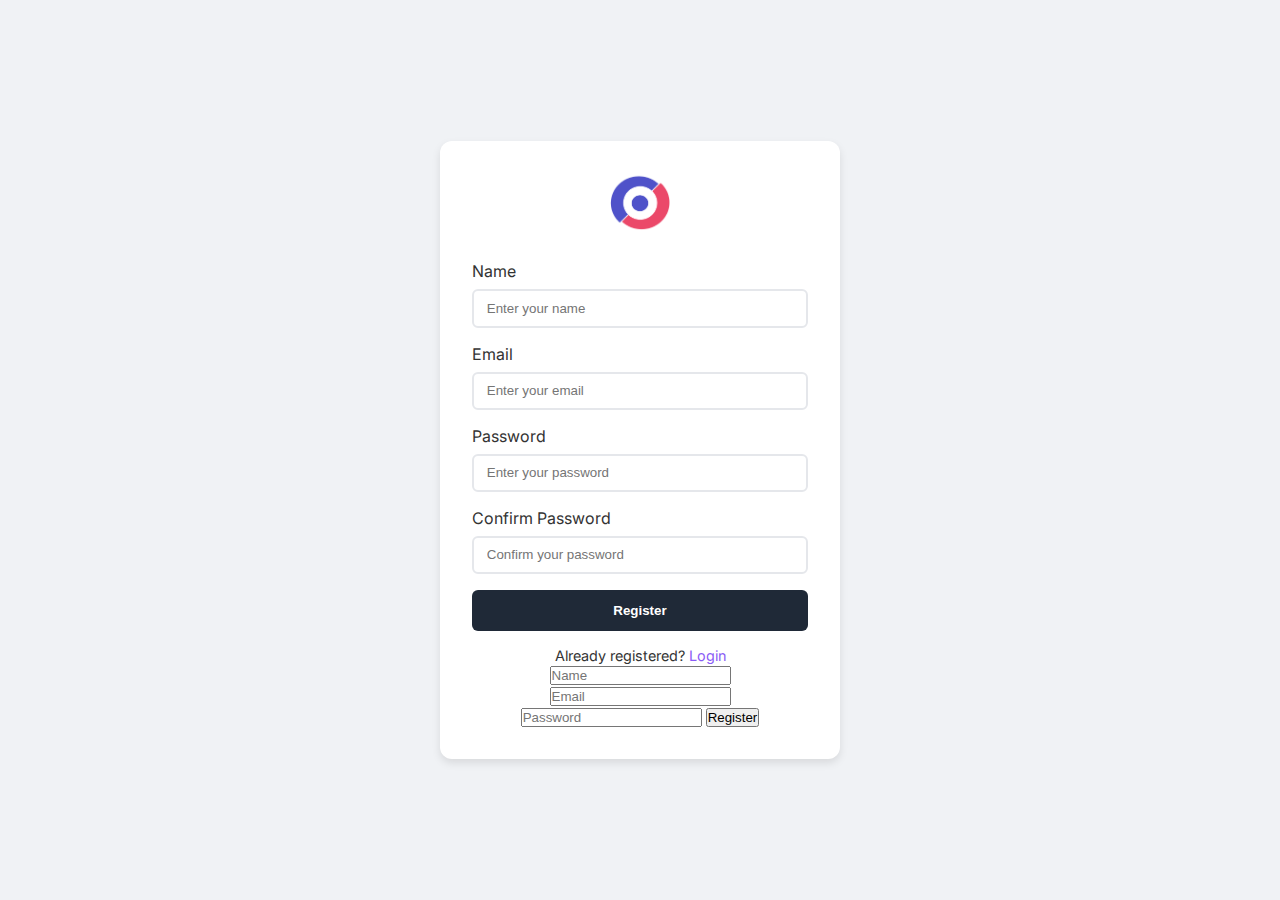
==== register.html @ d3eea5c9 "Add files via upload" ====
<!DOCTYPE html>
<html lang="en">
<head>
    <meta charset="UTF-8">
    <title>Register - Gamacare</title>
    <link rel="stylesheet" href="style.css">
    <!-- Google Fonts for clean typography -->
    <link rel="stylesheet" href="https://fonts.googleapis.com/css?family=Inter&display=swap">
</head>
<body class="auth-body">
    <div class="auth-container">
        <img src="logo.png" alt="Gamacare Logo" class="auth-logo">
        <form class="auth-form">
            <div class="form-group">
                <label for="name">Name</label>
                <input type="text" id="name" placeholder="Enter your name" required>
            </div>
            <div class="form-group">
                <label for="email">Email</label>
                <input type="email" id="email" placeholder="Enter your email" required>
            </div>
            <div class="form-group">
                <label for="password">Password</label>
                <input type="password" id="password" placeholder="Enter your password" required>
            </div>
            <div class="form-group">
                <label for="confirm-password">Confirm Password</label>
                <input type="password" id="confirm-password" placeholder="Confirm your password" required>
            </div>
            <button type="submit" class="btn-submit">Register</button>
            <p class="auth-link">Already registered? <a href="login.html">Login</a></p>
        </form>
        <form action="register.php" method="POST">
            <input type="text" name="name" placeholder="Name" required>
            <input type="email" name="email" placeholder="Email" required>
            <input type="password" name="password" placeholder="Password" required>
            <button type="submit">Register</button>
          </form>
          
    </div>
</body>
</html>
---- style.css ----
/* RESET */
* {
    margin: 0;
    padding: 0;
    box-sizing: border-box;
  }
  
  /* BODY */
  body {
    font-family: Arial, sans-serif;
    color: #333;
    background-color: #fff;
  }
  
  /* NAVBAR */
  .navbar {
    display: flex;
    align-items: center;
    justify-content: space-between;
    padding: 1rem 2rem;
    background-color: #ffffff;
    box-shadow: 0 2px 5px rgba(0,0,0,0.1);
  }
  
  .logo {
    display: flex;
    align-items: center;
  }
  
  .logo img {
    height: 40px;
    margin-right: 0.5rem;
  }
  
  .brand-name {
    font-weight: bold;
    font-size: 1.2rem;
  }
  
  .nav-links {
    list-style: none;
    display: flex;
    gap: 1rem;
  }
  
  .nav-links li a {
    text-decoration: none;
    color: #333;
    font-weight: 500;
    transition: color 0.3s ease;
  }
  
  .nav-links li a:hover {
    color: #ff5a5f;
  }
  
  .appointment-btn {
    background-color: #ff5a5f;
    color: #fff;
    border: none;
    padding: 0.6rem 1.2rem;
    cursor: pointer;
    border-radius: 5px;
    font-weight: 600;
  }
  
  /* HERO SECTION */
  .hero {
    background-color: #64c4b2; /* Adjust color as needed */
    padding: 4rem 2rem;
    text-align: center;
    color: #fff;
  }
  
  .hero-content h1 {
    font-size: 2.5rem;
    margin-bottom: 1rem;
  }
  
  .hero-content p {
    font-size: 1.2rem;
    margin-bottom: 2rem;
  }
  
  .cta-btn {
    background-color: #fff;
    color: #64c4b2;
    border: none;
    padding: 0.75rem 1.5rem;
    cursor: pointer;
    border-radius: 5px;
    font-weight: bold;
    font-size: 1rem;
    transition: background-color 0.3s ease, color 0.3s ease;
  }
  
  .cta-btn:hover {
    background-color: #ff5a5f;
    color: #fff;
  }
  
  /* BOOK APPOINTMENT SECTION */
  .book-section {
    display: flex;
    justify-content: center;
    align-items: center;
    padding: 2rem;
    background-color: #f9f9f9;
  }
  
  .book-btn {
    background-color: #ff5a5f;
    color: #fff;
    border: none;
    padding: 1rem 2rem;
    cursor: pointer;
    border-radius: 5px;
    font-size: 1rem;
    font-weight: bold;
    transition: background-color 0.3s ease;
  }
  
  .book-btn:hover {
    background-color: #e5484f;
  }
  
  /* INFO SECTION */
  .info-section {
    display: flex;
    justify-content: center;
    align-items: center;
    gap: 2rem;
    padding: 2rem;
    text-align: center;
    background-color: #fff;
  }
  
  .info-card {
    flex: 1;
    max-width: 200px;
  }
  
  .info-card img {
    max-width: 60px;
    margin-bottom: 1rem;
  }
  
  .info-card h3 {
    font-size: 1.1rem;
    margin-top: 0.5rem;
  }
  
  /* FOOTER */
  footer {
    display: flex;
    justify-content: space-between;
    align-items: center;
    background-color: #f2f2f2;
    padding: 1rem 2rem;
    font-size: 0.9rem;
  }
  
  .footer-left {
    display: flex;
    flex-direction: column;
  }
  
  .footer-left p {
    margin-top: 0.5rem;
  }
  
  .footer-left a {
    text-decoration: none;
    color: #333;
    margin: 0 0.3rem;
  }
  
  .footer-left a:hover {
    text-decoration: underline;
  }
  
  .footer-right a img {
    width: 24px;
    margin-left: 1rem;
    transition: opacity 0.3s ease;
  }
  
  .footer-right a img:hover {
    opacity: 0.7;
  }
  
  #languageSelect {
    padding: 0.25rem;
    margin-bottom: 0.5rem;
    font-size: 0.9rem;
  }
  
  /* SERVICES PAGE SPECIFIC STYLES */
  .services-main {
    max-width: 1200px;
    margin: 0 auto;
    padding: 2rem;
  }
  
  .services-hero {
    margin-bottom: 2rem;
  }
  
  .services-hero h1 {
    font-size: 2rem;
    margin-bottom: 1rem;
    color: #333;
  }
  
  .services-hero p {
    line-height: 1.6;
    color: #555;
  }
  
  .services-details {
    display: flex;
    flex-direction: column;
    gap: 2rem;
    margin-bottom: 3rem;
  }
  
  .service-detail h2 {
    font-size: 1.4rem;
    margin-bottom: 0.5rem;
    color: #333;
    border-left: 4px solid #64c4b2;
    padding-left: 0.5rem;
  }
  
  .service-detail p {
    line-height: 1.6;
    color: #555;
  }
  
  .services-offered {
    margin-bottom: 3rem;
    text-align: center;
  }
  
  .services-offered h2 {
    font-size: 1.8rem;
    margin-bottom: 1.5rem;
    color: #333;
  }
  
  .services-grid {
    display: grid;
    grid-template-columns: repeat(auto-fill, minmax(200px, 1fr));
    gap: 1rem;
  }
  
  .service-card {
    background-color: #f9f9f9;
    padding: 1.5rem;
    border-radius: 5px;
    box-shadow: 0 2px 4px rgba(0,0,0,0.1);
    font-weight: 600;
    color: #333;
    transition: background-color 0.3s ease;
    cursor: default;
  }
  
  .service-card:hover {
    background-color: #e1f5f2; /* Slight hover effect */
  }
  
  /* CTA Section */
  .services-cta {
    background-color: #f9f9f9;
    padding: 2rem;
    text-align: center;
    border-radius: 5px;
    margin-bottom: 3rem;
  }
  
  .services-cta h2 {
    font-size: 1.8rem;
    margin-bottom: 1rem;
    color: #333;
  }
  
  .services-cta p {
    margin-bottom: 1.5rem;
    color: #555;
  }
  
  .services-cta .cta-btn {
    background-color: #64c4b2;
    color: #fff;
    border: none;
    padding: 0.75rem 1.5rem;
    cursor: pointer;
    border-radius: 5px;
    font-weight: bold;
    font-size: 1rem;
    transition: background-color 0.3s ease;
  }
  
  .services-cta .cta-btn:hover {
    background-color: #ff5a5f;
  }
  
  /* MODAL STYLES */
  .modal {
    display: none; /* Hidden initially */
    position: fixed;
    z-index: 9999; /* Sits on top of other elements */
    left: 0;
    top: 0;
    width: 100%;
    height: 100%;
    overflow: auto; /* Enable scroll if needed */
    background-color: rgba(0, 0, 0, 0.5); /* Dark overlay */
    justify-content: center;
    align-items: center;
  }
  
  .modal-content {
    background-color: #fff;
    margin: auto;
    padding: 2rem;
    border-radius: 5px;
    max-width: 600px;
    width: 90%; /* Slightly responsive */
    position: relative;
  }
  
  .close {
    color: #aaa;
    float: right;
    font-size: 1.5rem;
    font-weight: bold;
    cursor: pointer;
    margin-top: -0.5rem;
  }
  
  .close:hover,
  .close:focus {
    color: #000;
    text-decoration: none;
    cursor: pointer;
  }
  
  /* ABOUT PAGE SPECIFIC CLASSES */
  
  /* Hero / Intro section on About page */
  .about-hero {
    text-align: center;
    margin-bottom: 2rem;
  }
  
  .about-hero h1 {
    font-size: 2rem;
    margin-bottom: 1rem;
    color: #333;
  }
  
  .about-hero p {
    line-height: 1.6;
    color: #555;
  }
  
  /* Our Story */
  .about-story {
    margin-bottom: 2rem;
  }
  
  .about-story h2 {
    font-size: 1.5rem;
    color: #333;
    margin-bottom: 0.5rem;
    border-left: 4px solid #64c4b2;
    padding-left: 0.5rem;
  }
  
  .about-story p {
    line-height: 1.6;
    color: #555;
  }
  
  /* About Services */
  .about-services {
    margin-bottom: 2rem;
  }
  
  .about-services h2 {
    font-size: 1.5rem;
    margin-bottom: 0.5rem;
    color: #333;
  }
  
  .about-services h3 {
    font-size: 1.2rem;
    margin-bottom: 1rem;
    color: #555;
  }
  
  /* Approach & Community sections */
  .about-approach, .about-community {
    margin-bottom: 2rem;
  }
  
  .about-approach h2, .about-community h2 {
    font-size: 1.5rem;
    margin-bottom: 0.5rem;
    color: #333;
    border-left: 4px solid #64c4b2;
    padding-left: 0.5rem;
  }
  
  .about-approach p, .about-community p {
    line-height: 1.6;
    color: #555;
  }
  
  /* Contact Form on About page */
  .about-contact {
    margin-bottom: 2rem;
  }
  
  .about-contact h2 {
    font-size: 1.5rem;
    margin-bottom: 1rem;
    color: #333;
  }
  
  .contact-form {
    display: flex;
    flex-direction: column;
    max-width: 500px;
    margin: 0 auto;
    gap: 0.75rem;
  }
  
  .contact-form label {
    font-weight: 600;
    margin-bottom: 0.25rem;
  }
  
  .contact-form input,
  .contact-form textarea {
    padding: 0.75rem;
    border: 1px solid #ccc;
    border-radius: 4px;
    font-size: 0.95rem;
  }
  
  .contact-form input:focus,
  .contact-form textarea:focus {
    outline: none;
    border-color: #64c4b2;
  }
  
  /* CONTACT PAGE SPECIFIC STYLES */
  
  /* Main container for contact page */
  .contact-main {
    max-width: 1200px;
    margin: 0 auto;
    padding: 2rem;
  }
  
  /* Intro Section (heading & address) */
  .contact-intro {
    text-align: center;
    margin-bottom: 2rem;
  }
  
  .contact-intro h1 {
    font-size: 2rem;
    margin-bottom: 1rem;
    color: #333;
  }
  
  .contact-intro p {
    line-height: 1.6;
    color: #555;
  }
  
  /* Contact Card Container */
  .contact-card {
    display: flex;
    flex-wrap: wrap; /* Allows wrapping on smaller screens */
    gap: 2rem;
    background-color: #fff;
    border-radius: 8px;
    padding: 2rem;
    box-shadow: 0 2px 4px rgba(0,0,0,0.1);
  }
  
  /* Left side (Form) */
  .contact-form-wrapper {
    flex: 1;
    min-width: 280px;
  }
  
  /* Right side (Map) */
  .map-container {
    flex: 1;
    min-width: 280px;
    height: 400px; /* Adjust as needed */
    border-radius: 4px;
    overflow: hidden; /* Round corners for the embedded map if you like */
  }
  
  /* Contact Form inside the card */
  .contact-form {
    display: flex;
    flex-direction: column;
    gap: 1rem;
  }
  
  .contact-form label {
    font-weight: 600;
    margin-bottom: 0.25rem;
  }
  
  .contact-form input,
  .contact-form textarea {
    padding: 0.75rem;
    border: 1px solid #ccc;
    border-radius: 4px;
    font-size: 0.95rem;
  }
  
  .contact-form input:focus,
  .contact-form textarea:focus {
    outline: none;
    border-color: #64c4b2;
  }
  
  /* If you want the same button style as "Book Appointment" */
  .contact-form .book-btn {
    width: 100px;
    align-self: flex-start;
    background-color: #ff5a5f;
    color: #fff;
    border: none;
    padding: 0.6rem 1.2rem;
    cursor: pointer;
    border-radius: 5px;
    font-weight: 600;
    transition: background-color 0.3s ease;
  }
  
  .contact-form .book-btn:hover {
    background-color: #e5484f;
  }
  
  /* --- Booking Page Specific Styles --- */
  
  /* Container for booking page */
  .booking-main {
    max-width: 1200px;
    margin: 0 auto;
    padding: 2rem;
  }
  
  /* Hero Section */
  .booking-hero {
    background-color: #f9f9f9; /* or use a hero image background if desired */
    padding: 4rem 2rem;
    text-align: center;
    margin-bottom: 2rem;
  }
  
  .booking-hero-content h1 {
    font-size: 2.2rem;
    margin-bottom: 1rem;
    color: #333;
  }
  
  .booking-hero-content p {
    font-size: 1.2rem;
    margin-bottom: 2rem;
    color: #555;
  }
  
  #bookNowHeroBtn {
    background-color: #64c4b2;
    color: #fff;
    border: none;
    padding: 0.75rem 1.5rem;
    cursor: pointer;
    border-radius: 5px;
    font-weight: bold;
    font-size: 1rem;
    transition: background-color 0.3s ease;
  }
  
  #bookNowHeroBtn:hover {
    background-color: #ff5a5f;
  }
  
  /* Consultation Types Section */
  .consultation-types {
    text-align: center;
    margin-bottom: 3rem;
  }
  
  .consultation-types h2 {
    font-size: 1.8rem;
    margin-bottom: 1.5rem;
    color: #333;
  }
  
  .services-grid {
    display: grid;
    grid-template-columns: repeat(auto-fill, minmax(200px, 1fr));
    gap: 1rem;
    justify-items: center;
  }
  
  .service-card {
    background-color: #f9f9f9;
    padding: 1.5rem;
    border-radius: 5px;
    box-shadow: 0 2px 4px rgba(0,0,0,0.1);
    font-weight: 600;
    color: #333;
    transition: background-color 0.3s ease;
    cursor: default;
    text-align: center;
    width: 200px; /* fixed width for uniformity */
  }
  
  .service-card:hover {
    background-color: #e1f5f2;
  }
  
  /* Booking Form Section */
  .booking-form-section {
    background-color: #fff;
    padding: 2rem;
    text-align: center;
    border-radius: 5px;
    box-shadow: 0 2px 4px rgba(0,0,0,0.1);
    margin-bottom: 3rem;
  }
  
  .booking-form-section h2 {
    font-size: 1.8rem;
    margin-bottom: 1.5rem;
    color: #333;
  }
  
  .booking-form {
    display: flex;
    flex-direction: column;
    max-width: 500px;
    margin: 0 auto;
    gap: 1rem;
    text-align: left;
  }
  
  .booking-form label {
    font-weight: 600;
    margin-bottom: 0.25rem;
  }
  
  .booking-form input,
  .booking-form textarea {
    padding: 0.75rem;
    border: 1px solid #ccc;
    border-radius: 4px;
    font-size: 0.95rem;
  }
  
  .booking-form input:focus,
  .booking-form textarea:focus {
    outline: none;
    border-color: #64c4b2;
  }
  
  /* "Submit Booking" button reuses .book-btn style */
  .booking-form .book-btn {
    background-color: #64c4b2;
    color: #fff;
    border: none;
    padding: 0.6rem 1.2rem;
    cursor: pointer;
    border-radius: 5px;
    font-weight: 600;
    transition: background-color 0.3s ease;
    align-self: flex-start; /* or center, if you prefer */
  }
  
  .booking-form .book-btn:hover {
    background-color: #ff5a5f;
  }
  .info-section {
    display: flex;
    justify-content: center;
    gap: 1rem;
  }

  .info-card {
    background-color: #fff;
    border-radius: 8px;
    box-shadow: 0 2px 4px rgba(0,0,0,0.1);
    padding: 1rem;
    cursor: pointer;
    transition: background-color 0.3s ease, color 0.3s ease;
    text-align: center;
    width: 150px;
  }

  .info-card:hover, .info-card:active, .info-card.active {
    background-color: #ff5a5f;
    color: #fff;
  }

  .info-card i {
    margin-bottom: 0.5rem;
  }
  /* Helpful Links Section */
.helpful-links {
  text-align: center;
  margin: 2rem 0;
}

.info-section {
  display: flex;
  justify-content: center;
  gap: 1rem;
}

.info-card {
  background-color: #fff;
  border-radius: 8px;
  box-shadow: 0 2px 4px rgba(0,0,0,0.1);
  padding: 1rem;
  cursor: pointer;
  transition: background-color 0.3s ease, color 0.3s ease;
  text-align: center;
  width: 150px;
}

.info-card:hover,
.info-card:active,
.info-card.active {
  background-color: #ff5a5f;
  color: #fff;
}

.info-card i {
  margin-bottom: 0.5rem;
}

.info-card a {
  text-decoration: none;
  color: inherit;
  display: block;
}
.nav-links li a {
  position: relative;
  padding-bottom: 4px; /* Space for the underline */
}

.nav-links li a.active {
  font-weight: bold;
  color: #000;
}

.nav-links li a.active::after {
  content: '';
  position: absolute;
  bottom: 0;
  left: 0;
  width: 100%;
  height: 2px;
  background-color: #000;
}
/* Authentication Pages (Login/Register) Styles */
.auth-body {
  font-family: 'Inter', sans-serif;
  background-color: #f0f2f5;
  display: flex;
  justify-content: center;
  align-items: center;
  height: 100vh;
  padding: 1rem;
}

.auth-container {
  background: #fff;
  border-radius: 12px;
  box-shadow: 0 4px 8px rgba(0,0,0,0.1);
  padding: 2rem;
  width: 100%;
  max-width: 400px;
  text-align: center;
}

.auth-logo {
  height: 60px;
  margin-bottom: 1.5rem;
}

.auth-form .form-group {
  text-align: left;
  margin-bottom: 1rem;
}

.auth-form .form-group label {
  display: block;
  margin-bottom: 0.5rem;
  color: #333;
}

.auth-form .form-group input {
  width: 100%;
  padding: 0.6rem 0.8rem;
  border: 2px solid #e5e7eb;
  border-radius: 6px;
  outline: none;
  transition: border-color 0.3s;
}

.auth-form .form-group input:focus {
  border-color: #8a5cf6;
}

.btn-submit {
  background-color: #1f2937;
  color: #fff;
  border: none;
  width: 100%;
  padding: 0.8rem;
  border-radius: 6px;
  font-weight: bold;
  cursor: pointer;
  transition: background-color 0.3s;
}

.btn-submit:hover {
  background-color: #111827;
}

.auth-link {
  margin-top: 1rem;
  font-size: 0.9rem;
}

.auth-link a {
  color: #8a5cf6;
  text-decoration: none;
}

.auth-link a:hover {
  text-decoration: underline;
}
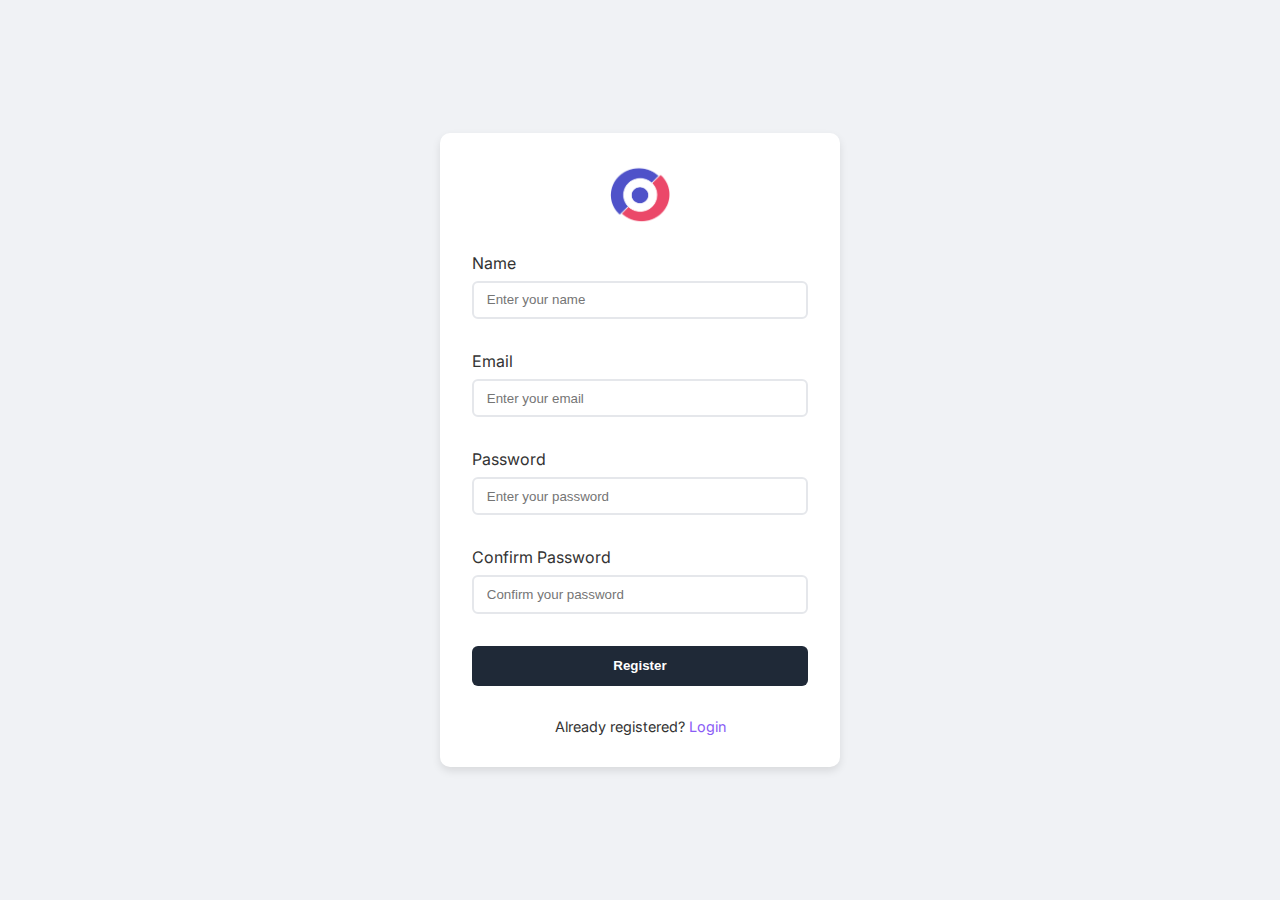
==== commit ee58d1d1: "Update register.html" ====
--- a/register.html
+++ b/register.html
@@ -4,24 +4,78 @@
     <meta charset="UTF-8">
     <title>Register - Gamacare</title>
     <link rel="stylesheet" href="style.css">
-    <!-- Google Fonts for clean typography -->
     <link rel="stylesheet" href="https://fonts.googleapis.com/css?family=Inter&display=swap">
 </head>
+<style>
+    /* RESET */
+    * { margin:0; padding:0; box-sizing:border-box; }
+
+    body {
+        font-family: 'Inter', sans-serif;
+        background-color: #f0f3f7;
+        display: flex;
+        align-items: center;
+        justify-content: center;
+        height: 100vh;
+    }
+
+    .auth-container {
+        background-color: #fff;
+        padding: 2rem;
+        border-radius: 10px;
+        box-shadow: 0 4px 8px rgba(0,0,0,0.1);
+        width: 100%;
+        max-width: 400px;
+        text-align: center;
+    }
+
+    .auth-logo { height: 60px; margin-bottom: 1.5rem; }
+
+    .auth-form { display: flex; flex-direction: column; gap: 1rem; }
+
+    .form-group { display: flex; flex-direction: column; }
+
+    .form-group label { margin-bottom: 0.5rem; color: #555; }
+
+    .form-group input {
+        padding: 0.75rem;
+        border-radius: 5px;
+        border: 1px solid #ddd;
+    }
+
+    .btn-submit {
+        background-color: #1f2937;
+        color: #fff;
+        border: none;
+        padding: 0.8rem;
+        border-radius: 6px;
+        cursor: pointer;
+        font-weight: bold;
+        transition: background-color 0.3s;
+    }
+
+    .btn-submit:hover { background-color: #374151; }
+
+    .auth-link { text-align: center; }
+    .auth-link a { color: #8a5cf6; text-decoration:none; }
+    .auth-link a:hover { text-decoration:underline; }
+    </style>
 <body class="auth-body">
     <div class="auth-container">
         <img src="logo.png" alt="Gamacare Logo" class="auth-logo">
-        <form class="auth-form">
+
+        <form action="auth.php" method="POST" class="auth-form" id="registerForm">
             <div class="form-group">
                 <label for="name">Name</label>
-                <input type="text" id="name" placeholder="Enter your name" required>
+                <input type="text" id="name" name="name" placeholder="Enter your name" required>
             </div>
             <div class="form-group">
                 <label for="email">Email</label>
-                <input type="email" id="email" placeholder="Enter your email" required>
+                <input type="email" id="email" name="email" placeholder="Enter your email" required>
             </div>
             <div class="form-group">
                 <label for="password">Password</label>
-                <input type="password" id="password" placeholder="Enter your password" required>
+                <input type="password" id="password" name="password" placeholder="Enter your password" required>
             </div>
             <div class="form-group">
                 <label for="confirm-password">Confirm Password</label>
@@ -30,13 +84,25 @@
             <button type="submit" class="btn-submit">Register</button>
             <p class="auth-link">Already registered? <a href="login.html">Login</a></p>
         </form>
-        <form action="register.php" method="POST">
-            <input type="text" name="name" placeholder="Name" required>
-            <input type="email" name="email" placeholder="Email" required>
-            <input type="password" name="password" placeholder="Password" required>
-            <button type="submit">Register</button>
-          </form>
-          
     </div>
+
+<script>
+document.getElementById('registerForm').addEventListener('submit', function(e) {
+    e.preventDefault();
+
+    const password = document.getElementById('password').value;
+    const confirmPassword = document.getElementById('confirm-password').value;
+
+    if (password !== confirmPassword) {
+        alert("Passwords do not match. Please try again.");
+        return;
+    }
+
+    // Normally, you would handle server-side registration here.
+    alert("Registration successful! Redirecting to booking...");
+    window.location.href = "booking.html";
+});
+</script>
+
 </body>
 </html>
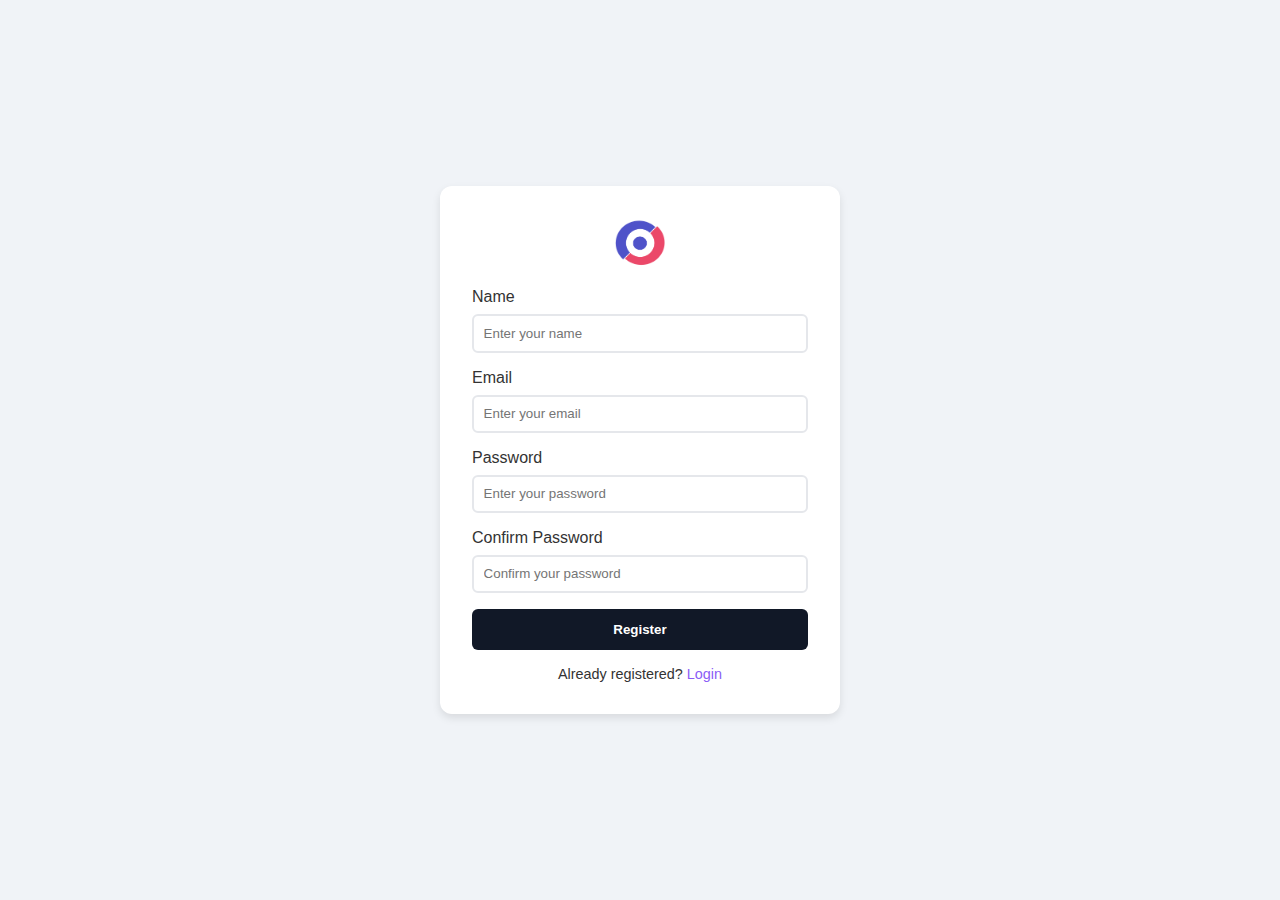
==== commit afce117d: "Update register.html" ====
--- a/register.html
+++ b/register.html
@@ -4,101 +4,112 @@
     <meta charset="UTF-8">
     <title>Register - Gamacare</title>
     <link rel="stylesheet" href="style.css">
-    <link rel="stylesheet" href="https://fonts.googleapis.com/css?family=Inter&display=swap">
+    <style>
+        body {
+            font-family: 'Inter', Arial, sans-serif;
+            background-color: #f0f3f7;
+            display: flex;
+            align-items: center;
+            justify-content: center;
+            height: 100vh;
+            padding: 1rem;
+        }
+
+        .auth-container {
+            background-color: #fff;
+            border-radius: 12px;
+            box-shadow: 0 4px 8px rgba(0,0,0,0.1);
+            padding: 2rem;
+            width: 100%;
+            max-width: 400px;
+            text-align: center;
+        }
+
+        .auth-logo {
+            height: 50px;
+            margin-bottom: 1rem;
+        }
+
+        .auth-form .form-group {
+            margin-bottom: 1rem;
+            text-align: left;
+        }
+
+        .auth-form .form-group label {
+            display: block;
+            margin-bottom: 0.5rem;
+            color: #333;
+        }
+
+        .auth-form .form-group input {
+            width: 100%;
+            padding: 0.6rem;
+            border: 2px solid #e5e7eb;
+            border-radius: 6px;
+            outline: none;
+        }
+
+        .btn-submit {
+            background-color: #111827;
+            color: #fff;
+            border: none;
+            padding: 0.8rem;
+            border-radius: 6px;
+            cursor: pointer;
+            font-weight: bold;
+            width: 100%;
+            transition: background-color 0.3s;
+        }
+
+        .btn-submit:hover {
+            background-color: #374151;
+        }
+
+        .auth-link {
+            text-align: center;
+            margin-top: 1rem;
+        }
+
+        .auth-link a {
+            color: #8a5cf6;
+            text-decoration: none;
+        }
+
+        .auth-link a:hover {
+            text-decoration: underline;
+        }
+    </style>
 </head>
-<style>
-    /* RESET */
-    * { margin:0; padding:0; box-sizing:border-box; }
+<body>
 
-    body {
-        font-family: 'Inter', sans-serif;
-        background-color: #f0f3f7;
-        display: flex;
-        align-items: center;
-        justify-content: center;
-        height: 100vh;
-    }
+<div class="auth-container">
+    <img src="logo.png" alt="Gamacare Logo" class="auth-logo">
 
-    .auth-container {
-        background-color: #fff;
-        padding: 2rem;
-        border-radius: 10px;
-        box-shadow: 0 4px 8px rgba(0,0,0,0.1);
-        width: 100%;
-        max-width: 400px;
-        text-align: center;
-    }
-
-    .auth-logo { height: 60px; margin-bottom: 1.5rem; }
-
-    .auth-form { display: flex; flex-direction: column; gap: 1rem; }
-
-    .form-group { display: flex; flex-direction: column; }
-
-    .form-group label { margin-bottom: 0.5rem; color: #555; }
-
-    .form-group input {
-        padding: 0.75rem;
-        border-radius: 5px;
-        border: 1px solid #ddd;
-    }
-
-    .btn-submit {
-        background-color: #1f2937;
-        color: #fff;
-        border: none;
-        padding: 0.8rem;
-        border-radius: 6px;
-        cursor: pointer;
-        font-weight: bold;
-        transition: background-color 0.3s;
-    }
-
-    .btn-submit:hover { background-color: #374151; }
-
-    .auth-link { text-align: center; }
-    .auth-link a { color: #8a5cf6; text-decoration:none; }
-    .auth-link a:hover { text-decoration:underline; }
-    </style>
-<body class="auth-body">
-    <div class="auth-container">
-        <img src="logo.png" alt="Gamacare Logo" class="auth-logo">
-
-        <form action="auth.php" method="POST" class="auth-form" id="registerForm">
-            <div class="form-group">
-                <label for="name">Name</label>
-                <input type="text" id="name" name="name" placeholder="Enter your name" required>
-            </div>
-            <div class="form-group">
-                <label for="email">Email</label>
-                <input type="email" id="email" name="email" placeholder="Enter your email" required>
-            </div>
-            <div class="form-group">
-                <label for="password">Password</label>
-                <input type="password" id="password" name="password" placeholder="Enter your password" required>
-            </div>
-            <div class="form-group">
-                <label for="confirm-password">Confirm Password</label>
-                <input type="password" id="confirm-password" placeholder="Confirm your password" required>
-            </div>
-            <button type="submit" class="btn-submit">Register</button>
-            <p class="auth-link">Already registered? <a href="login.html">Login</a></p>
-        </form>
-    </div>
+    <form class="auth-form">
+        <div class="form-group">
+            <label for="name">Name</label>
+            <input type="text" id="name" placeholder="Enter your name" required>
+        </div>
+        <div class="form-group">
+            <label for="email">Email</label>
+            <input type="email" id="email" placeholder="Enter your email" required>
+        </div>
+        <div class="form-group">
+            <label for="password">Password</label>
+            <input type="password" id="password" placeholder="Enter your password" required>
+        </div>
+        <div class="form-group">
+            <label for="confirm-password">Confirm Password</label>
+            <input type="password" id="confirm-password" placeholder="Confirm your password" required>
+        </div>
+        <button type="submit" class="btn-submit">Register</button>
+        <p class="auth-link">Already registered? <a href="login.html">Login</a></p>
+    </form>
+</div>
 
 <script>
-document.getElementById('registerForm').addEventListener('submit', function(e) {
+document.querySelector('.auth-form').addEventListener('submit', function(e) {
     e.preventDefault();
-
-    const password = document.getElementById('password').value;
-    const confirmPassword = document.getElementById('confirm-password').value;
-
-    if (password !== confirmPassword) {
-        alert("Passwords do not match. Please try again.");
-        return;
-    }
-
-    // Normally, you would handle server-side registration here.
     alert("Registration successful! Redirecting to booking...");
     window.location.href = "booking.html";
 });
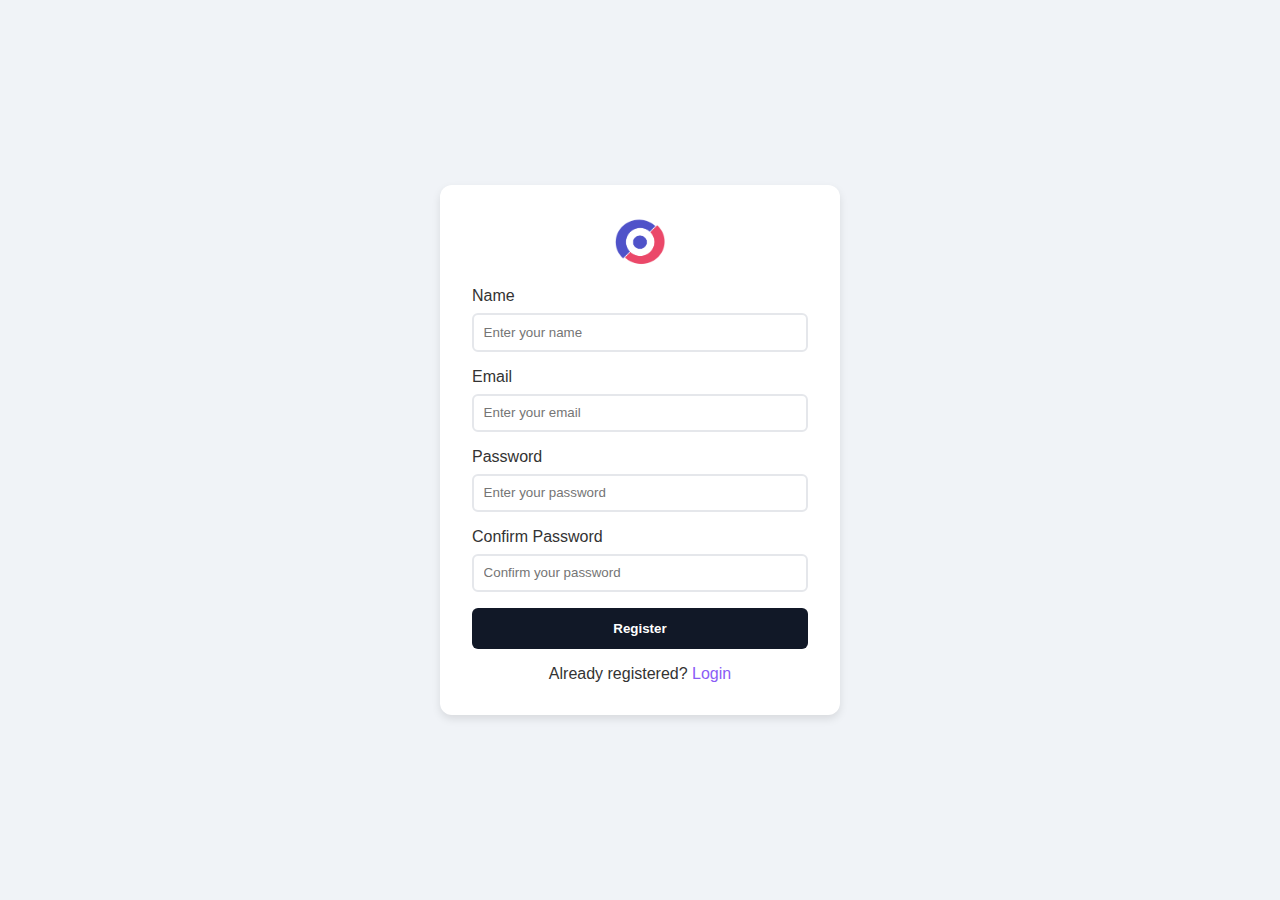
==== commit fbc006b2: "Update register.html" ====
--- a/register.html
+++ b/register.html
@@ -103,7 +103,7 @@
             <input type="password" id="confirm-password" placeholder="Confirm your password" required>
         </div>
         <button type="submit" class="btn-submit">Register</button>
-        <p class="auth-link">Already registered? <a href="login.html">Login</a></p>
+        <p class="auth-link">Already registered? <a href="">Login</a></p>
     </form>
 </div>
 
--- a/style.css
+++ b/style.css
@@ -776,82 +776,3 @@
   height: 2px;
   background-color: #000;
 }
-/* Authentication Pages (Login/Register) Styles */
-.auth-body {
-  font-family: 'Inter', sans-serif;
-  background-color: #f0f2f5;
-  display: flex;
-  justify-content: center;
-  align-items: center;
-  height: 100vh;
-  padding: 1rem;
-}
-
-.auth-container {
-  background: #fff;
-  border-radius: 12px;
-  box-shadow: 0 4px 8px rgba(0,0,0,0.1);
-  padding: 2rem;
-  width: 100%;
-  max-width: 400px;
-  text-align: center;
-}
-
-.auth-logo {
-  height: 60px;
-  margin-bottom: 1.5rem;
-}
-
-.auth-form .form-group {
-  text-align: left;
-  margin-bottom: 1rem;
-}
-
-.auth-form .form-group label {
-  display: block;
-  margin-bottom: 0.5rem;
-  color: #333;
-}
-
-.auth-form .form-group input {
-  width: 100%;
-  padding: 0.6rem 0.8rem;
-  border: 2px solid #e5e7eb;
-  border-radius: 6px;
-  outline: none;
-  transition: border-color 0.3s;
-}
-
-.auth-form .form-group input:focus {
-  border-color: #8a5cf6;
-}
-
-.btn-submit {
-  background-color: #1f2937;
-  color: #fff;
-  border: none;
-  width: 100%;
-  padding: 0.8rem;
-  border-radius: 6px;
-  font-weight: bold;
-  cursor: pointer;
-  transition: background-color 0.3s;
-}
-
-.btn-submit:hover {
-  background-color: #111827;
-}
-
-.auth-link {
-  margin-top: 1rem;
-  font-size: 0.9rem;
-}
-
-.auth-link a {
-  color: #8a5cf6;
-  text-decoration: none;
-}
-
-.auth-link a:hover {
-  text-decoration: underline;
-}
